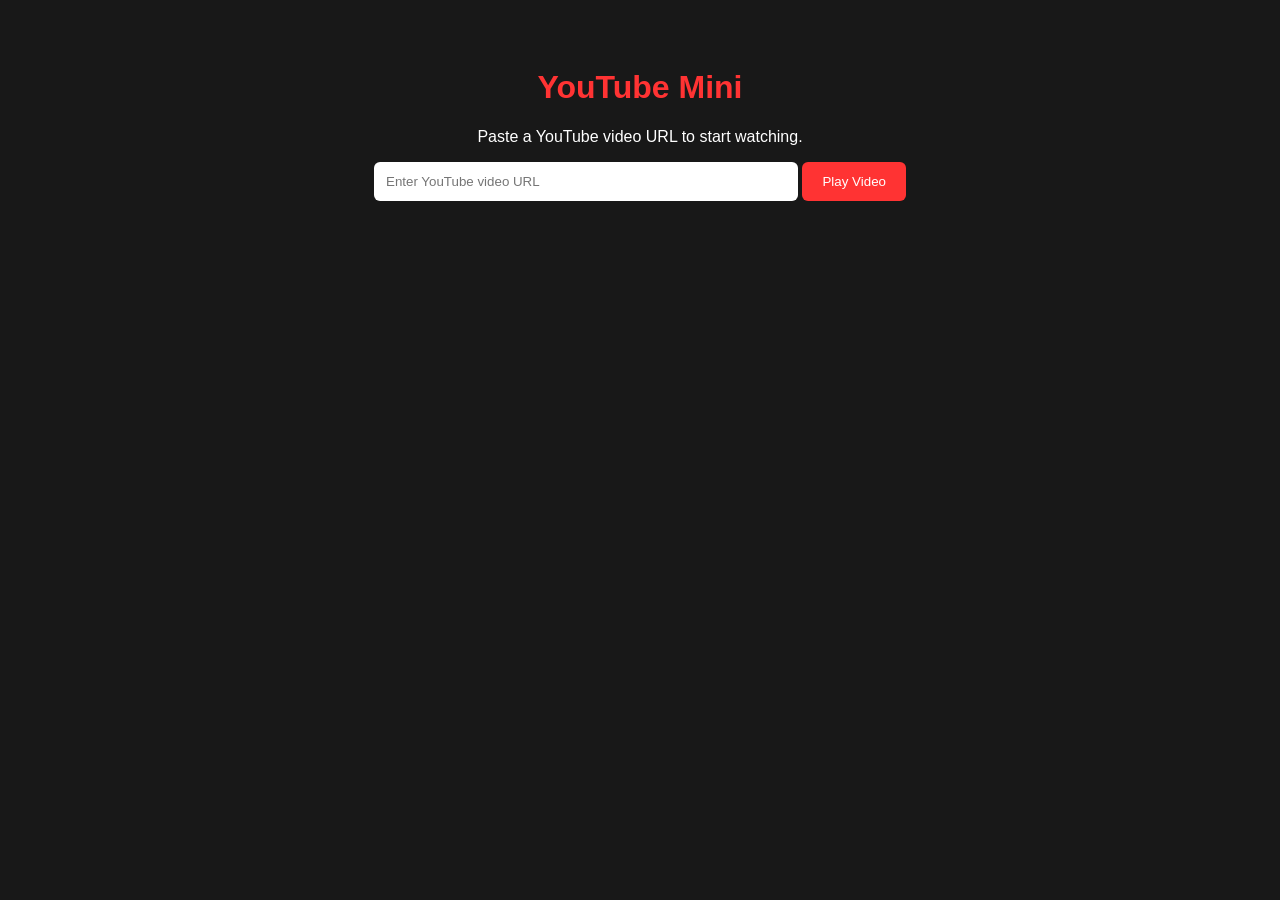
==== index.html @ 9ac0cc9c "Add YouTube Mini video player" ====
<!DOCTYPE html>
<html lang="en">
<head>
    <meta charset="UTF-8">
    <meta name="viewport" content="width=device-width, initial-scale=1.0">
    <title>YouTube Mini Player</title>
    <style>
        body {
            font-family: Arial, sans-serif;
            background: #181818;
            color: white;
            text-align: center;
            padding: 40px 20px;
        }

        h1 {
            color: #ff3333;
        }

        input {
            width: 60%;
            max-width: 400px;
            padding: 12px;
            border-radius: 6px;
            border: none;
        }

        button {
            padding: 12px 20px;
            background: #ff3333;
            color: white;
            border: none;
            border-radius: 6px;
            cursor: pointer;
        }

        #player {
            margin: 30px auto;
            max-width: 700px;
        }

        iframe {
            width: 100%;
            aspect-ratio: 16 / 9;
            border: none;
            border-radius: 10px;
        }
    </style>
</head>
<body>

    <h1>YouTube Mini</h1>
    <p>Paste a YouTube video URL to start watching.</p>

    <input type="text" id="videoUrl"
        placeholder="Enter YouTube video URL">

    <button onclick="playVideo()">Play Video</button>

    <div id="player"></div>

    <script>
        function playVideo() {
            const url = document.getElementById("videoUrl").value.trim();
            const player = document.getElementById("player");

            try {
                const parsedUrl = new URL(url);
                let videoId = "";

                if (parsedUrl.hostname === "youtu.be") {
                    videoId = parsedUrl.pathname.slice(1);
                } else if (
                    ["youtube.com", "www.youtube.com", "m.youtube.com"]
                    .includes(parsedUrl.hostname)
                ) {
                    videoId = parsedUrl.searchParams.get("v") || "";

                    if (parsedUrl.pathname.startsWith("/embed/")) {
                        videoId = parsedUrl.pathname.split("/")[2] || "";
                    }
                }

                if (!/^[a-zA-Z0-9_-]{11}$/.test(videoId)) {
                    throw new Error("Invalid YouTube URL");
                }

                player.innerHTML = `
                    <iframe
                        src="https://www.youtube-nocookie.com/embed/${videoId}"
                        allowfullscreen>
                    </iframe>
                `;
            } catch (error) {
                player.textContent = "Please enter a valid YouTube video URL.";
            }
        }
    </script>

</body>
</html>
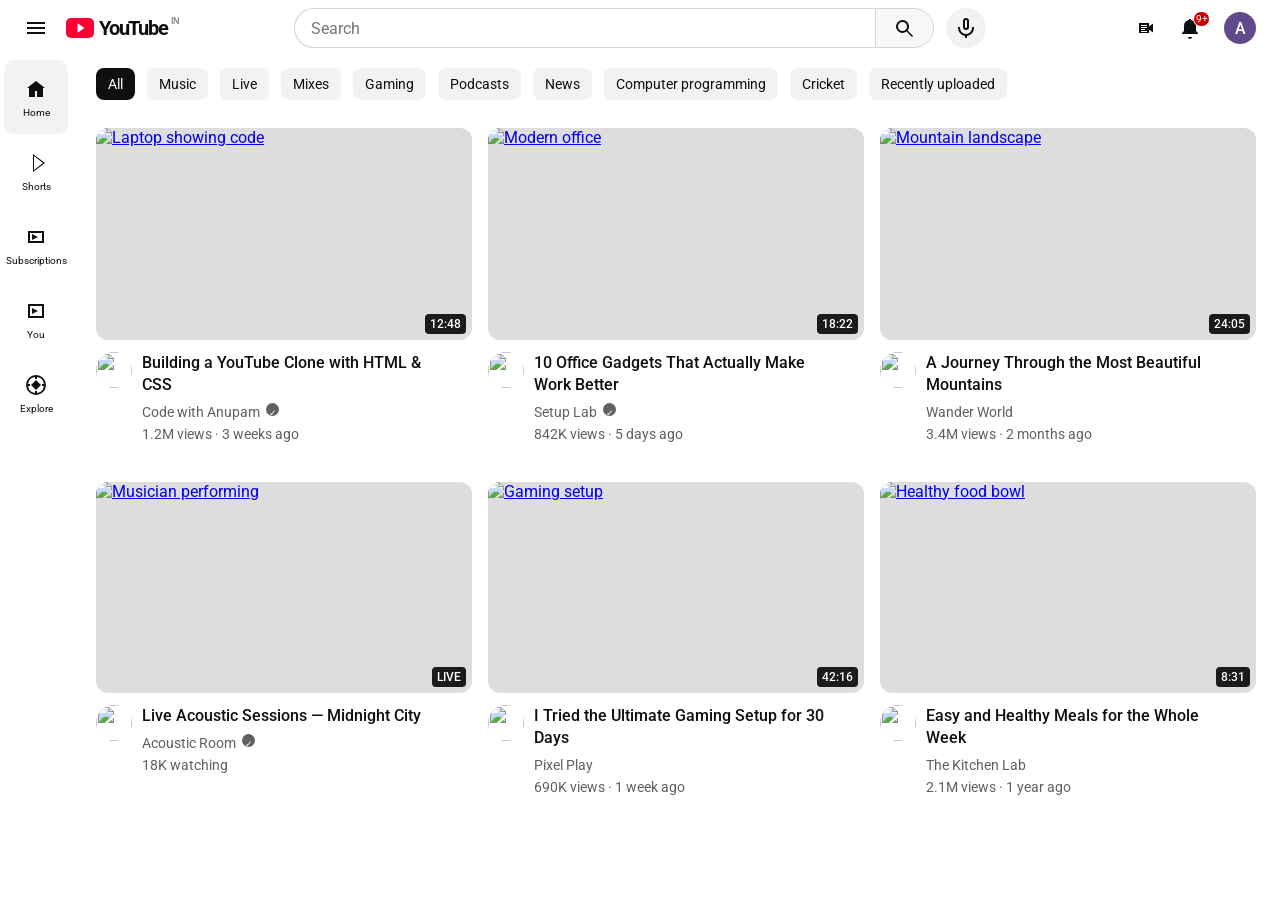
==== commit 0e98c788: "Add initial HTML and CSS files for YouTube clone project" ====
--- a/index.html
+++ b/index.html
@@ -1,101 +1,170 @@
 <!DOCTYPE html>
 <html lang="en">
-<head>
-    <meta charset="UTF-8">
-    <meta name="viewport" content="width=device-width, initial-scale=1.0">
-    <title>YouTube Mini Player</title>
-    <style>
-        body {
-            font-family: Arial, sans-serif;
-            background: #181818;
-            color: white;
-            text-align: center;
-            padding: 40px 20px;
-        }
+  <head>
+    <meta charset="UTF-8" />
+    <meta name="viewport" content="width=device-width, initial-scale=1.0" />
+    <title>YouTube Clone</title>
+    <link rel="preconnect" href="https://fonts.googleapis.com" />
+    <link rel="preconnect" href="https://fonts.gstatic.com" crossorigin />
+    <link href="https://fonts.googleapis.com/css2?family=Roboto:wght@400;500;700&display=swap" rel="stylesheet" />
+    <link rel="stylesheet" href="styles.css" />
+  </head>
+  <body>
+    <header class="topbar">
+      <div class="start">
+        <button class="icon-button menu-button" aria-label="Menu">
+          <svg viewBox="0 0 24 24" aria-hidden="true"><path d="M3 6h18v2H3zm0 5h18v2H3zm0 5h18v2H3z"/></svg>
+        </button>
+        <a class="brand" href="#" aria-label="YouTube Home">
+          <span class="brand-mark">
+            <svg viewBox="0 0 28 20" aria-hidden="true"><rect width="28" height="20" rx="5" fill="#ff0033"/><path d="m11.5 5.2 7 4.8-7 4.8z" fill="#fff"/></svg>
+          </span>
+          <span>YouTube<sup>IN</sup></span>
+        </a>
+      </div>
 
-        h1 {
-            color: #ff3333;
-        }
+      <div class="search-area">
+        <form class="search">
+          <input type="search" placeholder="Search" aria-label="Search" />
+          <button type="submit" aria-label="Search">
+            <svg viewBox="0 0 24 24" aria-hidden="true"><path d="M10.5 4a6.5 6.5 0 1 0 4.01 11.61L20 21.1l1.1-1.1-5.49-5.49A6.5 6.5 0 0 0 10.5 4zm0 2a4.5 4.5 0 1 1 0 9 4.5 4.5 0 0 1 0-9z"/></svg>
+          </button>
+        </form>
+        <button class="mic-button" aria-label="Search with your voice">
+          <svg viewBox="0 0 24 24" aria-hidden="true"><path d="M12 14a3 3 0 0 0 3-3V5a3 3 0 1 0-6 0v6a3 3 0 0 0 3 3zm-1-9a1 1 0 1 1 2 0v6a1 1 0 1 1-2 0zm7 6v1a6 6 0 0 1-12 0v-1H4v1a8 8 0 0 0 7 7.93V22h2v-2.07A8 8 0 0 0 20 12v-1z"/></svg>
+        </button>
+      </div>
 
-        input {
-            width: 60%;
-            max-width: 400px;
-            padding: 12px;
-            border-radius: 6px;
-            border: none;
-        }
+      <div class="actions">
+        <button class="icon-button create-button" aria-label="Create">
+          <svg viewBox="0 0 24 24" aria-hidden="true"><path d="M17 10.5V7H7v10h10v-3.5l4 3v-9l-4 3zM9 9h6v1H9zm0 2h6v1H9zm0 2h4v1H9zm0 2h6v1H9z"/></svg>
+        </button>
+        <button class="icon-button notification-button" aria-label="Notifications">
+          <svg viewBox="0 0 24 24" aria-hidden="true"><path d="M10 21h4a2 2 0 0 1-4 0zm8-6v-5a6 6 0 0 0-5-5.91V3h-2v1.09A6 6 0 0 0 6 10v5l-2 2v1h16v-1z"/></svg>
+          <span class="notification-count">9+</span>
+        </button>
+        <button class="avatar" aria-label="Account">A</button>
+      </div>
+    </header>
 
-        button {
-            padding: 12px 20px;
-            background: #ff3333;
-            color: white;
-            border: none;
-            border-radius: 6px;
-            cursor: pointer;
-        }
+    <aside class="sidebar" aria-label="Main navigation">
+      <nav>
+        <a class="side-item active" href="#">
+          <svg viewBox="0 0 24 24" aria-hidden="true"><path d="M12 4 3 11h2v9h6v-6h2v6h6v-9h2z"/></svg>
+          <span>Home</span>
+        </a>
+        <a class="side-item" href="#">
+          <svg viewBox="0 0 24 24" aria-hidden="true"><path d="M10 5v14l9-7zm-1-2 12 9-12 9z"/></svg>
+          <span>Shorts</span>
+        </a>
+        <a class="side-item" href="#">
+          <svg viewBox="0 0 24 24" aria-hidden="true"><path d="M4 6h16v12H4zm2 2v8h12V8zm2 1 6 3-6 3z"/></svg>
+          <span>Subscriptions</span>
+        </a>
+        <a class="side-item" href="#">
+          <svg viewBox="0 0 24 24" aria-hidden="true"><path d="M4 5h16v14H4zm2 2v10h12V7zm2 2 6 3-6 3z"/></svg>
+          <span>You</span>
+        </a>
+        <a class="side-item" href="#">
+          <svg viewBox="0 0 24 24" aria-hidden="true"><path d="M12 2a10 10 0 1 0 0 20 10 10 0 0 0 0-20zm1 17.93V18h-2v1.93A8 8 0 0 1 4.07 13H6v-2H4.07A8 8 0 0 1 11 4.07V6h2V4.07A8 8 0 0 1 19.93 11H18v2h1.93A8 8 0 0 1 13 19.93zM12 7l-5 5 5 5 5-5z"/></svg>
+          <span>Explore</span>
+        </a>
+      </nav>
+    </aside>
 
-        #player {
-            margin: 30px auto;
-            max-width: 700px;
-        }
+    <main class="content">
+      <div class="chips" aria-label="Categories">
+        <button class="chip active">All</button>
+        <button class="chip">Music</button>
+        <button class="chip">Live</button>
+        <button class="chip">Mixes</button>
+        <button class="chip">Gaming</button>
+        <button class="chip">Podcasts</button>
+        <button class="chip">News</button>
+        <button class="chip">Computer programming</button>
+        <button class="chip">Cricket</button>
+        <button class="chip">Recently uploaded</button>
+      </div>
 
-        iframe {
-            width: 100%;
-            aspect-ratio: 16 / 9;
-            border: none;
-            border-radius: 10px;
-        }
-    </style>
-</head>
-<body>
+      <section class="video-grid" aria-label="Video feed">
+        <article class="video-card">
+          <a class="thumbnail" href="#"><img src="https://images.unsplash.com/photo-1516321318423-f06f85e504b3?auto=format&fit=crop&w=800&q=80" alt="Laptop showing code" /><span class="duration">12:48</span></a>
+          <div class="video-info">
+            <img class="channel-avatar" src="https://i.pravatar.cc/80?img=12" alt="" />
+            <div>
+              <h2>Building a YouTube Clone with HTML &amp; CSS</h2>
+              <p>Code with Anupam <span class="verified">✓</span></p>
+              <p>1.2M views · 3 weeks ago</p>
+            </div>
+            <button class="more" aria-label="More options">⋮</button>
+          </div>
+        </article>
 
-    <h1>YouTube Mini</h1>
-    <p>Paste a YouTube video URL to start watching.</p>
+        <article class="video-card">
+          <a class="thumbnail" href="#"><img src="https://images.unsplash.com/photo-1497366754035-f200968a6e72?auto=format&fit=crop&w=800&q=80" alt="Modern office" /><span class="duration">18:22</span></a>
+          <div class="video-info">
+            <img class="channel-avatar" src="https://i.pravatar.cc/80?img=11" alt="" />
+            <div>
+              <h2>10 Office Gadgets That Actually Make Work Better</h2>
+              <p>Setup Lab <span class="verified">✓</span></p>
+              <p>842K views · 5 days ago</p>
+            </div>
+            <button class="more" aria-label="More options">⋮</button>
+          </div>
+        </article>
 
-    <input type="text" id="videoUrl"
-        placeholder="Enter YouTube video URL">
+        <article class="video-card">
+          <a class="thumbnail" href="#"><img src="https://images.unsplash.com/photo-1500530855697-b586d89ba3ee?auto=format&fit=crop&w=800&q=80" alt="Mountain landscape" /><span class="duration">24:05</span></a>
+          <div class="video-info">
+            <img class="channel-avatar" src="https://i.pravatar.cc/80?img=32" alt="" />
+            <div>
+              <h2>A Journey Through the Most Beautiful Mountains</h2>
+              <p>Wander World</p>
+              <p>3.4M views · 2 months ago</p>
+            </div>
+            <button class="more" aria-label="More options">⋮</button>
+          </div>
+        </article>
 
-    <button onclick="playVideo()">Play Video</button>
+        <article class="video-card">
+          <a class="thumbnail" href="#"><img src="https://images.unsplash.com/photo-1493225457124-a3eb161ffa5f?auto=format&fit=crop&w=800&q=80" alt="Musician performing" /><span class="duration">LIVE</span></a>
+          <div class="video-info">
+            <img class="channel-avatar" src="https://i.pravatar.cc/80?img=5" alt="" />
+            <div>
+              <h2>Live Acoustic Sessions — Midnight City</h2>
+              <p>Acoustic Room <span class="verified">✓</span></p>
+              <p>18K watching</p>
+            </div>
+            <button class="more" aria-label="More options">⋮</button>
+          </div>
+        </article>
 
-    <div id="player"></div>
+        <article class="video-card">
+          <a class="thumbnail" href="#"><img src="https://images.unsplash.com/photo-1511512578047-dfb367046420?auto=format&fit=crop&w=800&q=80" alt="Gaming setup" /><span class="duration">42:16</span></a>
+          <div class="video-info">
+            <img class="channel-avatar" src="https://i.pravatar.cc/80?img=14" alt="" />
+            <div>
+              <h2>I Tried the Ultimate Gaming Setup for 30 Days</h2>
+              <p>Pixel Play</p>
+              <p>690K views · 1 week ago</p>
+            </div>
+            <button class="more" aria-label="More options">⋮</button>
+          </div>
+        </article>
 
-    <script>
-        function playVideo() {
-            const url = document.getElementById("videoUrl").value.trim();
-            const player = document.getElementById("player");
-
-            try {
-                const parsedUrl = new URL(url);
-                let videoId = "";
-
-                if (parsedUrl.hostname === "youtu.be") {
-                    videoId = parsedUrl.pathname.slice(1);
-                } else if (
-                    ["youtube.com", "www.youtube.com", "m.youtube.com"]
-                    .includes(parsedUrl.hostname)
-                ) {
-                    videoId = parsedUrl.searchParams.get("v") || "";
-
-                    if (parsedUrl.pathname.startsWith("/embed/")) {
-                        videoId = parsedUrl.pathname.split("/")[2] || "";
-                    }
-                }
-
-                if (!/^[a-zA-Z0-9_-]{11}$/.test(videoId)) {
-                    throw new Error("Invalid YouTube URL");
-                }
-
-                player.innerHTML = `
-                    <iframe
-                        src="https://www.youtube-nocookie.com/embed/${videoId}"
-                        allowfullscreen>
-                    </iframe>
-                `;
-            } catch (error) {
-                player.textContent = "Please enter a valid YouTube video URL.";
-            }
-        }
-    </script>
-
-</body>
+        <article class="video-card">
+          <a class="thumbnail" href="#"><img src="https://images.unsplash.com/photo-1540189549336-e6e99c3679fe?auto=format&fit=crop&w=800&q=80" alt="Healthy food bowl" /><span class="duration">8:31</span></a>
+          <div class="video-info">
+            <img class="channel-avatar" src="https://i.pravatar.cc/80?img=47" alt="" />
+            <div>
+              <h2>Easy and Healthy Meals for the Whole Week</h2>
+              <p>The Kitchen Lab</p>
+              <p>2.1M views · 1 year ago</p>
+            </div>
+            <button class="more" aria-label="More options">⋮</button>
+          </div>
+        </article>
+      </section>
+    </main>
+  </body>
 </html>
--- a/styles.css
+++ b/styles.css
@@ -0,0 +1,455 @@
+* {
+  box-sizing: border-box;
+}
+
+:root {
+  --bg: #ffffff;
+  --text: #0f0f0f;
+  --muted: #606060;
+  --border: #d3d3d3;
+  --hover: #e5e5e5;
+  --sidebar-width: 72px;
+}
+
+body {
+  margin: 0;
+  font-family: "Roboto", Arial, sans-serif;
+  color: var(--text);
+  background: var(--bg);
+}
+
+button,
+input {
+  font: inherit;
+}
+
+button,
+a {
+  -webkit-tap-highlight-color: transparent;
+}
+
+.topbar {
+  position: fixed;
+  z-index: 20;
+  top: 0;
+  left: 0;
+  right: 0;
+  height: 56px;
+  display: flex;
+  align-items: center;
+  justify-content: space-between;
+  padding: 0 16px;
+  background: rgba(255, 255, 255, 0.98);
+}
+
+.start,
+.actions,
+.search-area,
+.brand,
+.search {
+  display: flex;
+  align-items: center;
+}
+
+.start {
+  min-width: 180px;
+  gap: 10px;
+}
+
+.icon-button,
+.mic-button {
+  width: 40px;
+  height: 40px;
+  border: 0;
+  border-radius: 50%;
+  background: transparent;
+  display: grid;
+  place-items: center;
+  cursor: pointer;
+}
+
+.icon-button:hover,
+.mic-button:hover {
+  background: var(--hover);
+}
+
+.icon-button svg,
+.mic-button svg {
+  width: 24px;
+  height: 24px;
+  fill: var(--text);
+}
+
+.brand {
+  color: var(--text);
+  text-decoration: none;
+  font-size: 20px;
+  font-weight: 700;
+  letter-spacing: -1.2px;
+  gap: 4px;
+}
+
+.brand-mark {
+  display: flex;
+  width: 29px;
+  height: 20px;
+}
+
+.brand sup {
+  color: var(--muted);
+  font-size: 9px;
+  font-weight: 400;
+  letter-spacing: 0;
+  margin-left: 3px;
+  vertical-align: top;
+}
+
+.search-area {
+  flex: 1;
+  max-width: 732px;
+  justify-content: center;
+  gap: 12px;
+  margin: 0 30px;
+}
+
+.search {
+  width: 100%;
+  max-width: 640px;
+  height: 40px;
+}
+
+.search input {
+  width: 100%;
+  height: 40px;
+  border: 1px solid var(--border);
+  border-right: 0;
+  border-radius: 20px 0 0 20px;
+  padding: 0 16px;
+  outline: none;
+  font-size: 16px;
+}
+
+.search input:focus {
+  border-color: #1c62b9;
+  box-shadow: inset 0 1px 2px rgba(0, 0, 0, 0.08);
+}
+
+.search button {
+  width: 64px;
+  height: 40px;
+  border: 1px solid var(--border);
+  border-radius: 0 20px 20px 0;
+  background: #f8f8f8;
+  display: grid;
+  place-items: center;
+  cursor: pointer;
+}
+
+.search button:hover {
+  background: #f0f0f0;
+}
+
+.search button svg {
+  width: 24px;
+  height: 24px;
+  fill: var(--text);
+}
+
+.mic-button {
+  flex: 0 0 40px;
+  background: #f2f2f2;
+}
+
+.actions {
+  min-width: 180px;
+  justify-content: flex-end;
+  gap: 6px;
+}
+
+.notification-button {
+  position: relative;
+}
+
+.notification-count {
+  position: absolute;
+  top: 3px;
+  right: 0;
+  min-width: 17px;
+  height: 16px;
+  border: 1px solid #fff;
+  border-radius: 9px;
+  background: #cc0000;
+  color: #fff;
+  font-size: 10px;
+  line-height: 14px;
+  text-align: center;
+}
+
+.avatar {
+  width: 32px;
+  height: 32px;
+  margin: 0 8px;
+  border: 0;
+  border-radius: 50%;
+  background: #5f4b8b;
+  color: #fff;
+  font-weight: 500;
+  cursor: pointer;
+}
+
+.sidebar {
+  position: fixed;
+  z-index: 10;
+  top: 56px;
+  left: 0;
+  bottom: 0;
+  width: var(--sidebar-width);
+  background: #fff;
+  padding: 4px 4px 0;
+}
+
+.side-item {
+  height: 74px;
+  border-radius: 10px;
+  color: var(--text);
+  text-decoration: none;
+  display: flex;
+  flex-direction: column;
+  align-items: center;
+  justify-content: center;
+  gap: 6px;
+  font-size: 10px;
+}
+
+.side-item:hover,
+.side-item.active {
+  background: #f2f2f2;
+}
+
+.side-item svg {
+  width: 24px;
+  height: 24px;
+  fill: var(--text);
+}
+
+.content {
+  margin-left: var(--sidebar-width);
+  padding-top: 56px;
+}
+
+.chips {
+  position: fixed;
+  z-index: 9;
+  top: 56px;
+  left: var(--sidebar-width);
+  right: 0;
+  height: 56px;
+  display: flex;
+  align-items: center;
+  gap: 12px;
+  overflow-x: auto;
+  background: #fff;
+  padding: 0 24px;
+  scrollbar-width: none;
+}
+
+.chips::-webkit-scrollbar {
+  display: none;
+}
+
+.chip {
+  flex: 0 0 auto;
+  height: 32px;
+  border: 0;
+  border-radius: 8px;
+  background: #f2f2f2;
+  padding: 0 12px;
+  color: var(--text);
+  font-size: 14px;
+  cursor: pointer;
+}
+
+.chip:hover {
+  background: #e5e5e5;
+}
+
+.chip.active {
+  background: #0f0f0f;
+  color: #fff;
+}
+
+.video-grid {
+  display: grid;
+  grid-template-columns: repeat(3, minmax(0, 1fr));
+  gap: 38px 16px;
+  padding: 72px 24px 32px;
+}
+
+.video-card {
+  min-width: 0;
+}
+
+.thumbnail {
+  position: relative;
+  display: block;
+  aspect-ratio: 16 / 9;
+  overflow: hidden;
+  border-radius: 12px;
+  background: #ddd;
+}
+
+.thumbnail img {
+  width: 100%;
+  height: 100%;
+  display: block;
+  object-fit: cover;
+  transition: transform 180ms ease;
+}
+
+.video-card:hover .thumbnail img {
+  transform: scale(1.02);
+}
+
+.duration {
+  position: absolute;
+  right: 6px;
+  bottom: 6px;
+  border-radius: 4px;
+  background: rgba(0, 0, 0, 0.88);
+  color: #fff;
+  padding: 3px 5px;
+  font-size: 12px;
+  font-weight: 500;
+}
+
+.video-card:first-child .duration,
+.thumbnail:has(.duration:first-of-type) {
+  /* Keep thumbnail images visually consistent. */
+}
+
+.video-info {
+  display: grid;
+  grid-template-columns: 36px minmax(0, 1fr) 24px;
+  gap: 10px;
+  padding-top: 12px;
+}
+
+.channel-avatar {
+  width: 36px;
+  height: 36px;
+  border-radius: 50%;
+  object-fit: cover;
+}
+
+.video-info h2 {
+  display: -webkit-box;
+  overflow: hidden;
+  margin: 0 0 6px;
+  font-size: 16px;
+  line-height: 22px;
+  font-weight: 500;
+  -webkit-box-orient: vertical;
+  -webkit-line-clamp: 2;
+}
+
+.video-info p {
+  margin: 2px 0 0;
+  color: var(--muted);
+  font-size: 14px;
+  line-height: 20px;
+}
+
+.verified {
+  display: inline-grid;
+  width: 13px;
+  height: 13px;
+  margin-left: 3px;
+  border-radius: 50%;
+  background: var(--muted);
+  color: #fff;
+  place-items: center;
+  font-size: 9px;
+  vertical-align: 1px;
+}
+
+.more {
+  width: 24px;
+  height: 24px;
+  border: 0;
+  border-radius: 50%;
+  background: transparent;
+  font-size: 20px;
+  line-height: 20px;
+  cursor: pointer;
+  opacity: 0;
+}
+
+.video-card:hover .more {
+  opacity: 1;
+}
+
+@media (max-width: 1100px) {
+  .video-grid {
+    grid-template-columns: repeat(2, minmax(0, 1fr));
+  }
+}
+
+@media (max-width: 700px) {
+  :root {
+    --sidebar-width: 0px;
+  }
+
+  .menu-button,
+  .sidebar,
+  .create-button,
+  .search .search-button {
+    display: none;
+  }
+
+  .topbar {
+    padding: 0 10px;
+  }
+
+  .start,
+  .actions {
+    min-width: auto;
+  }
+
+  .search-area {
+    justify-content: flex-end;
+    margin: 0 8px;
+  }
+
+  .search {
+    max-width: 210px;
+  }
+
+  .search input {
+    display: none;
+  }
+
+  .search button {
+    width: 40px;
+    border: 0;
+    border-radius: 50%;
+    background: transparent;
+  }
+
+  .mic-button {
+    display: none;
+  }
+
+  .chips {
+    left: 0;
+    padding: 0 12px;
+  }
+
+  .video-grid {
+    grid-template-columns: 1fr;
+    padding: 72px 12px 24px;
+  }
+
+  .notification-button {
+    display: none;
+  }
+}
